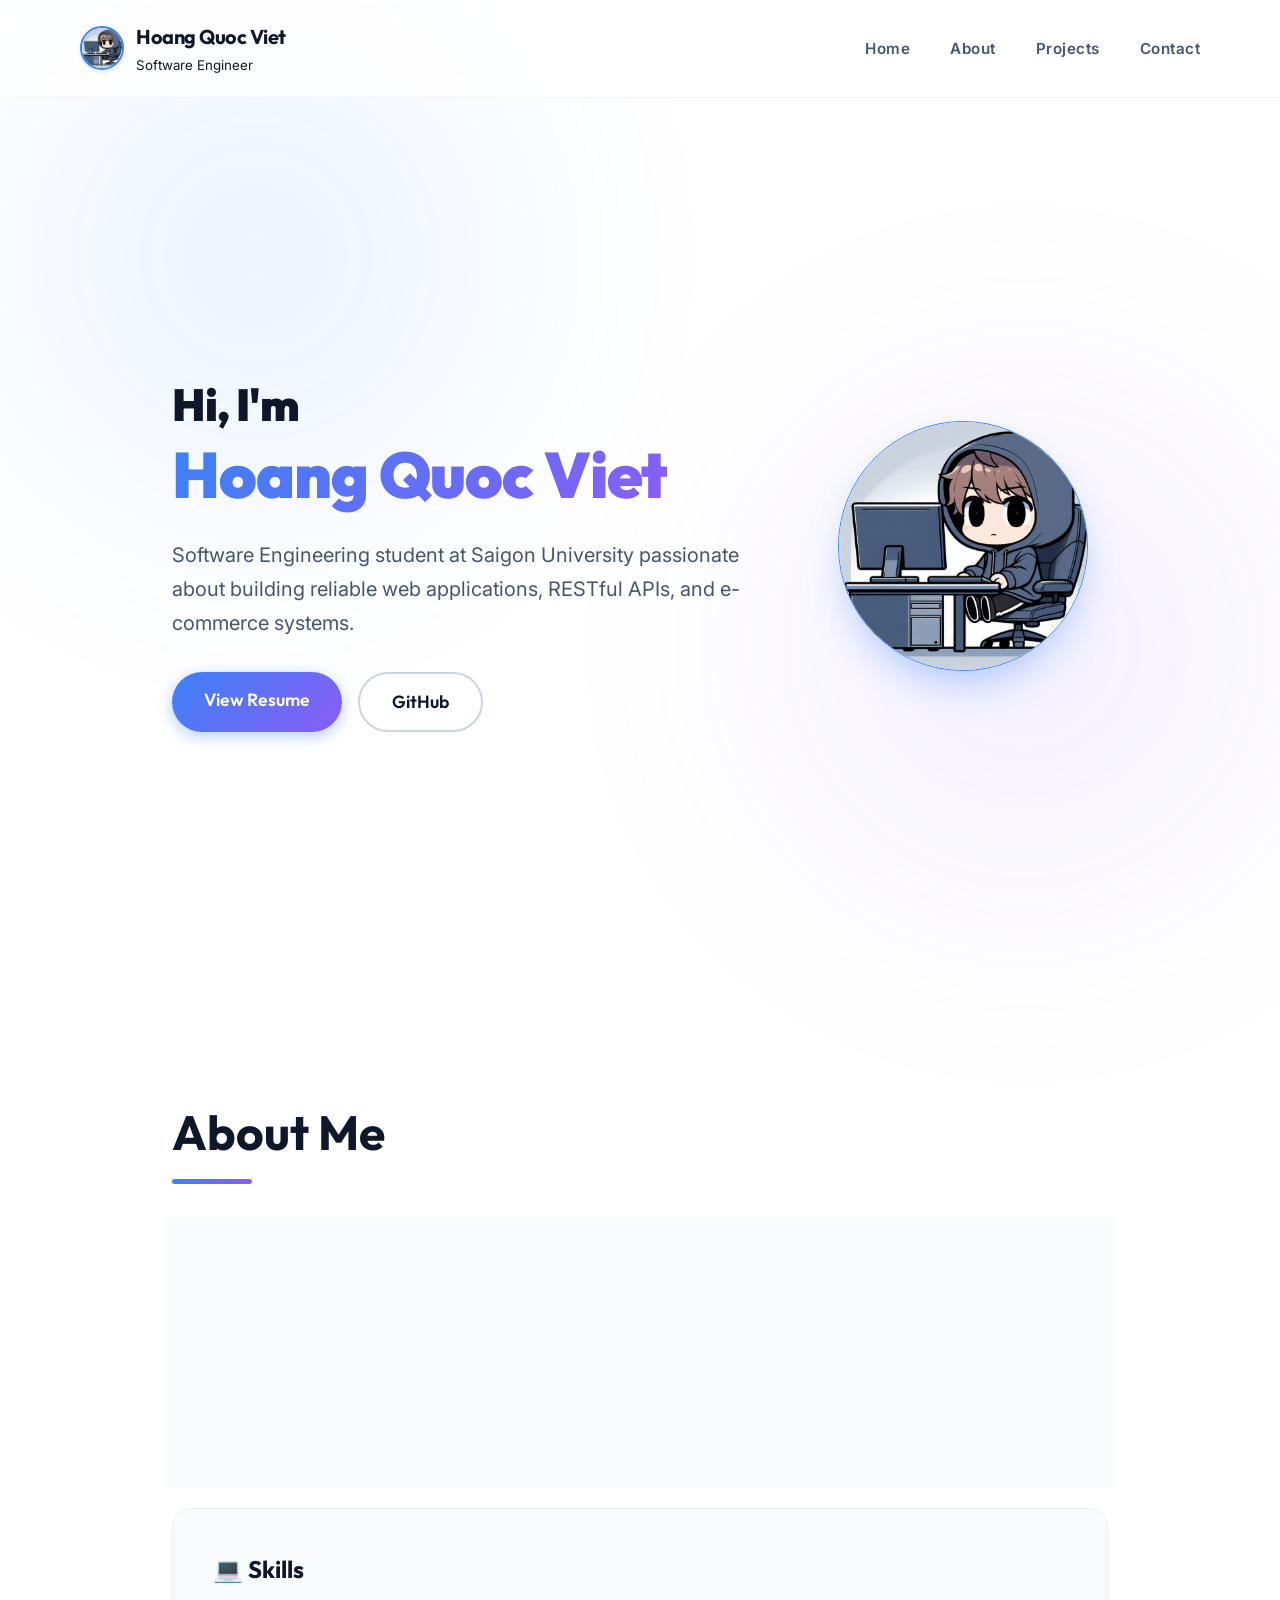
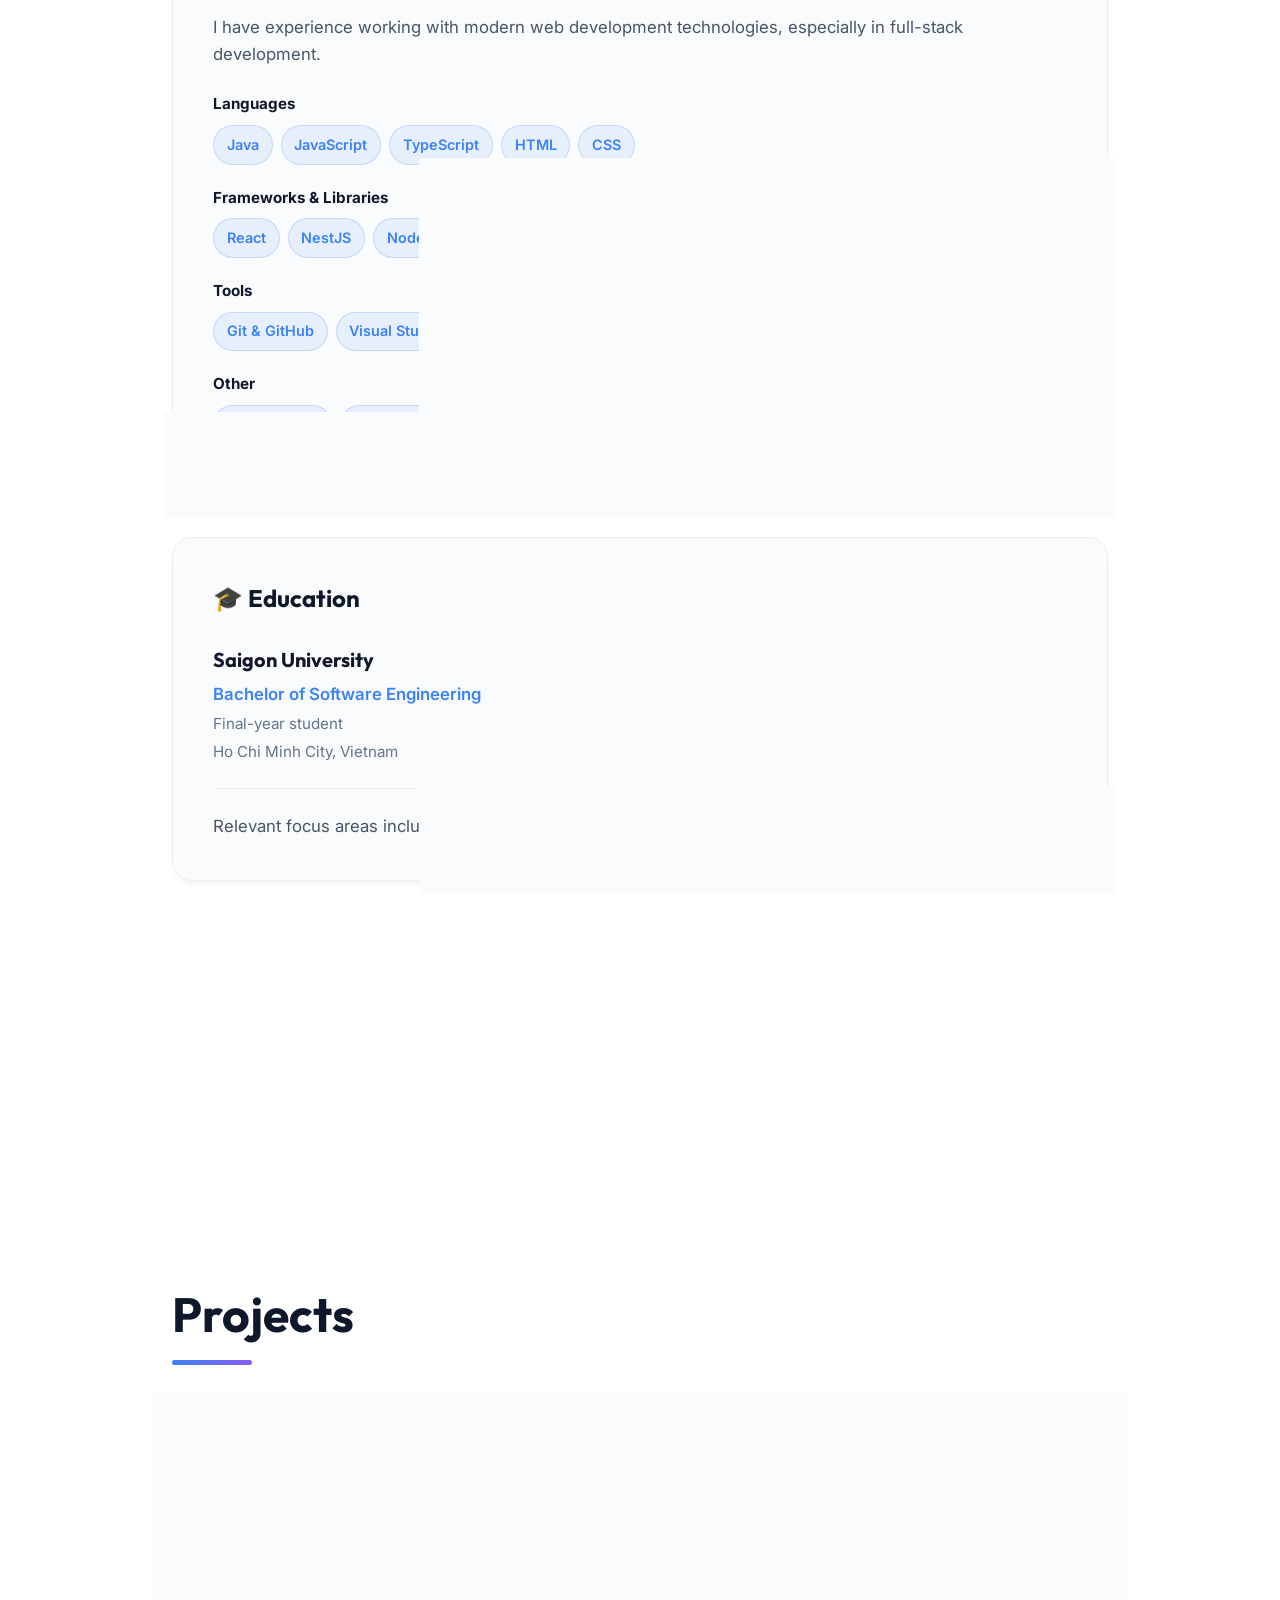
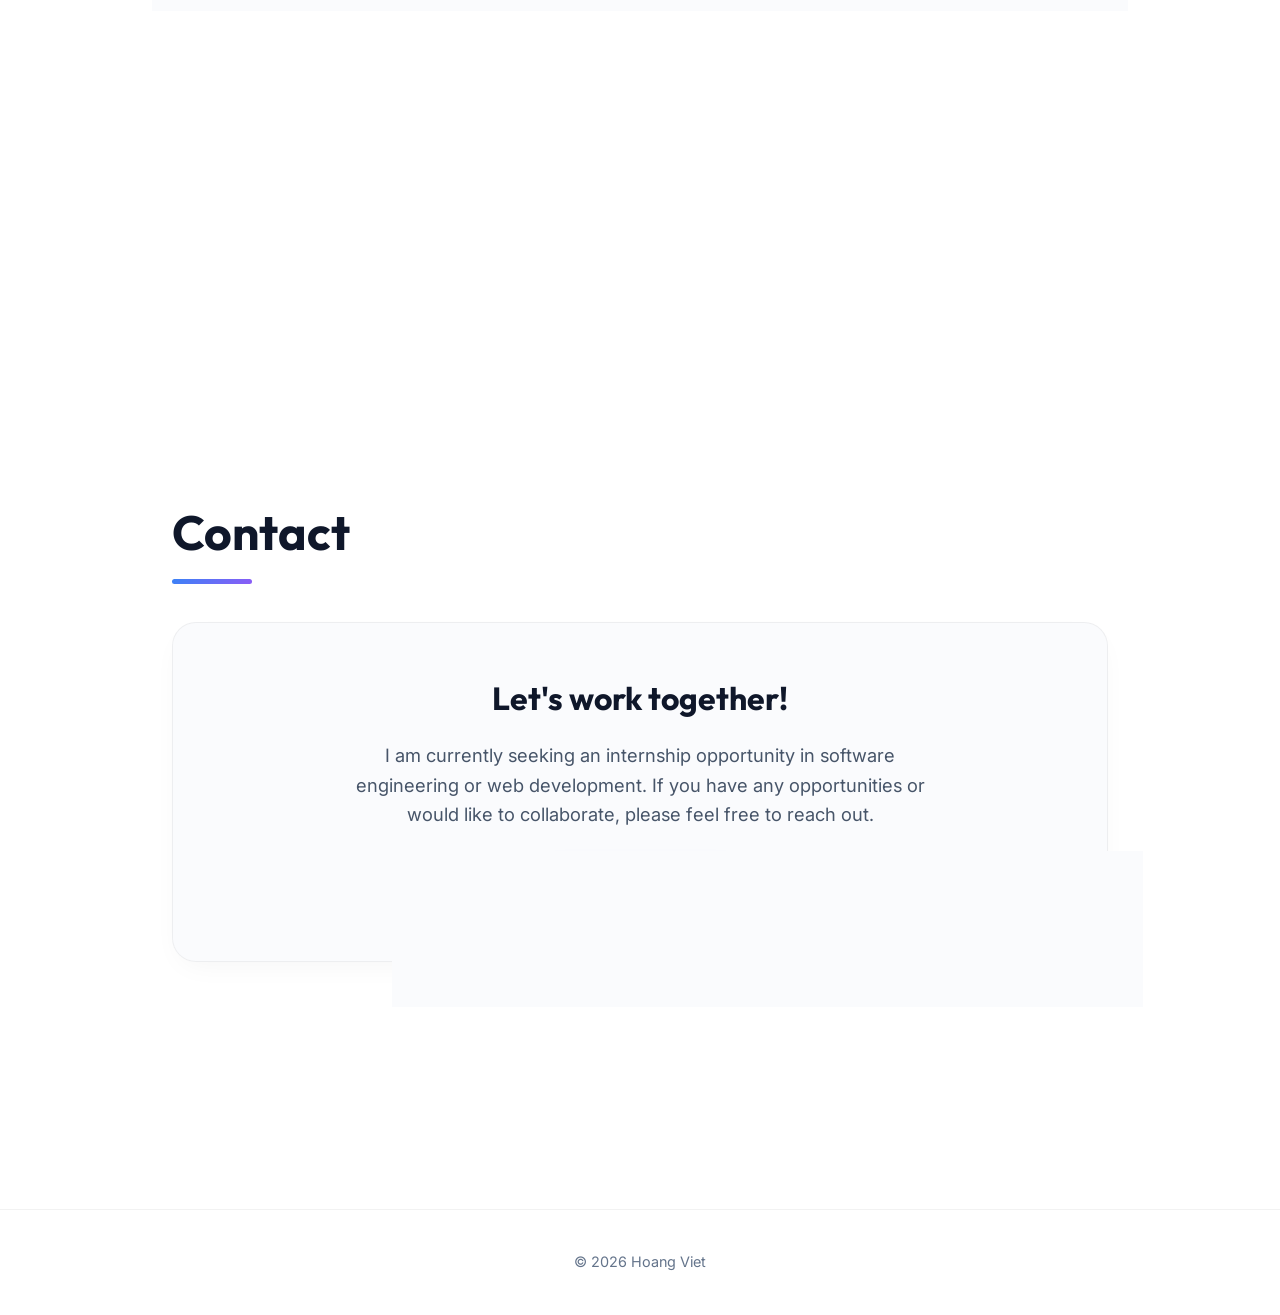
==== index.html @ 89b0ec9b "update" ====
<!doctype html>
<html lang="en">
  <head>
    <meta charset="UTF-8" />

    <meta name="viewport" content="width=device-width, initial-scale=1.0" />

    <title>Hoang Viet - Fullstack Developer Portfolio</title>

    <meta
      name="description"
      content="Portfolio of Hoang Viet - Fullstack Developer specializing in Java Spring Boot and React."
    />

    <meta
      name="keywords"
      content="portfolio, fullstack developer, spring boot, react developer"
    />

    <meta name="author" content="Hoang Viet" />

    <link rel="canonical" href="https://yourdomain.com" />
    <link rel="stylesheet" href="style.css" />
  </head>

  <body>
    <header>
      <nav>
        <div class="nav-brand">
          <img src="avatar.jpg" alt="avatar" class="nav-avatar" />
          <div class="nav-info">
            <span class="nav-name">Hoang Quoc Viet</span>
            <small> Software Engineer </small>
          </div>
        </div>
        <ul>
          <li><a href="#home">Home</a></li>
          <li><a href="#about">About</a></li>
          <li><a href="#projects">Projects</a></li>
          <li><a href="#contact">Contact</a></li>
        </ul>
      </nav>
    </header>

    <main>
      <section id="home">
        <div class="home-content">
          <h1>
            <span class="greeting">Hi, I'm</span><br />
            <span class="name-gradient">Hoang Quoc Viet</span>
          </h1>

          <p>
            Software Engineering student at Saigon University passionate about
            building reliable web applications, RESTful APIs, and e-commerce
            systems.
          </p>

          <div class="home-actions">
            <a href="#" class="btn btn-primary">View Resume</a>
            <a
              href="https://github.com/yourusername"
              target="_blank"
              rel="noopener noreferrer"
              class="btn btn-secondary"
              >GitHub</a
            >
          </div>
        </div>

        <div class="home-image">
          <img src="avatar.jpg" alt="Hoàng Quốc Việt avatar" />
        </div>
      </section>

      <section id="about">
        <h2>About Me</h2>

        <div class="about-grid">
          <div class="about-card bio">
            <h3>&#128100; Profile</h3>
            <p>
              I am a final-year Software Engineering student at Saigon
              University in Ho Chi Minh City. I am currently seeking an
              internship opportunity to gain practical experience and further
              develop my skills in web development. I am passionate about
              building reliable web applications, learning modern technologies,
              and solving real-world problems through software development.
            </p>
          </div>

          <div class="about-card skills">
            <h3>&#128187; Skills</h3>
            <p class="skills-intro">
              I have experience working with modern web development
              technologies, especially in full-stack development.
            </p>

            <div class="skills-category">
              <strong>Languages</strong>
              <div class="skill-tags">
                <span>Java</span>
                <span>JavaScript</span>
                <span>TypeScript</span>
                <span>HTML</span>
                <span>CSS</span>
              </div>
            </div>

            <div class="skills-category">
              <strong>Frameworks & Libraries</strong>
              <div class="skill-tags">
                <span>React</span>
                <span>NestJS</span>
                <span>Node.js</span>
              </div>
            </div>

            <div class="skills-category">
              <strong>Tools</strong>
              <div class="skill-tags">
                <span>Git & GitHub</span>
                <span>Visual Studio Code</span>
                <span>IntelliJ IDEA</span>
              </div>
            </div>

            <div class="skills-category">
              <strong>Other</strong>
              <div class="skill-tags">
                <span>RESTful APIs</span>
                <span>Database design</span>
                <span>Problem solving</span>
              </div>
            </div>
          </div>

          <div class="about-card education">
            <h3>&#127891; Education</h3>
            <div class="edu-item">
              <h4>Saigon University</h4>
              <p class="degree">Bachelor of Software Engineering</p>
              <p class="status">Final-year student</p>
              <p class="location">Ho Chi Minh City, Vietnam</p>
            </div>
            <p class="edu-desc">
              Relevant focus areas include web development, backend services,
              and software engineering principles.
            </p>
          </div>
        </div>
      </section>

      <section id="projects">
        <h2>Projects</h2>

        <article>
          <h3>E-commerce Website</h3>

          <p>
            A fullstack e-commerce platform built with Spring Boot and React.
          </p>
        </article>
      </section>

      <section id="contact">
        <h2>Contact</h2>

        <div class="contact-card">
          <div class="contact-info">
            <h3>Let's work together!</h3>
            <p>
              I am currently seeking an internship opportunity in software
              engineering or web development. If you have any opportunities or
              would like to collaborate, please feel free to reach out.
            </p>
          </div>
          <a
            href="https://mail.google.com/mail/?view=cm&fs=1&to=hoangviet15804@gmail.com"
            class="btn btn-primary contact-email-btn"
          >
            <svg
              xmlns="http://www.w3.org/2000/svg"
              width="24"
              height="24"
              viewBox="0 0 24 24"
              fill="none"
              stroke="currentColor"
              stroke-width="2"
              stroke-linecap="round"
              stroke-linejoin="round"
            >
              <path
                d="M4 4h16c1.1 0 2 .9 2 2v12c0 1.1-.9 2-2 2H4c-1.1 0-2-.9-2-2V6c0-1.1.9-2 2-2z"
              ></path>
              <polyline points="22,6 12,13 2,6"></polyline>
            </svg>
            Send Me an Email
          </a>
        </div>
      </section>
    </main>

    <footer>
      <p>© 2026 Hoang Viet</p>
    </footer>
  </body>
</html>
---- style.css ----
@import url("https://fonts.googleapis.com/css2?family=Inter:wght@300;400;600;700&family=Outfit:wght@400;700;900&display=swap");

:root {
  --bg-color: #ffffff;
  --text-color: #0f172a;
  --accent-color: #3b82f6;
  --secondary-accent: #8b5cf6;
  --surface-color: rgba(248, 250, 252, 0.7);
  --border-color: rgba(0, 0, 0, 0.05);
  --gradient: linear-gradient(
    135deg,
    var(--accent-color),
    var(--secondary-accent)
  );
}

* {
  margin: 0;
  padding: 0;
  box-sizing: border-box;
}

html {
  scroll-behavior: smooth;
  scroll-padding-top: 5.5rem; /* Offset for fixed header */
}

body {
  font-family: "Inter", sans-serif;
  background-color: var(--bg-color);
  color: var(--text-color);
  line-height: 1.7;
  overflow-x: hidden;
  position: relative;
}

/* Background animated gradients */
body::before,
body::after {
  content: "";
  position: fixed;
  width: 60vw;
  height: 60vw;
  border-radius: 50%;
  z-index: -1;
  filter: blur(100px);
  opacity: 0.4;
  animation: float 20s infinite alternate linear;
}

body::before {
  top: -10vw;
  left: -10vw;
  background: radial-gradient(
    circle,
    rgba(59, 130, 246, 0.3) 0%,
    rgba(255, 255, 255, 0) 70%
  );
}

body::after {
  bottom: -10vw;
  right: -10vw;
  background: radial-gradient(
    circle,
    rgba(139, 92, 246, 0.3) 0%,
    rgba(255, 255, 255, 0) 70%
  );
  animation-duration: 25s;
  animation-direction: alternate-reverse;
}

h1,
h2,
h3,
h4 {
  font-family:
    "Outfit",
    Times New Roman;
  font-weight: 700;
}

/* Header & Nav */
header {
  position: fixed;
  top: 0;
  width: 100%;
  padding: 1.25rem 2rem;
  background: rgba(255, 255, 255, 0.8);
  backdrop-filter: blur(16px);
  -webkit-backdrop-filter: blur(16px);
  border-bottom: 1px solid var(--border-color);
  z-index: 1000;
  transition: all 0.3s ease;
}

nav {
  display: flex;
  justify-content: space-between;
  align-items: center;
  width: 100%;
  padding: 0 3rem;
}

.nav-brand {
  display: flex;
  align-items: center;
  gap: 0.75rem;
}

.nav-avatar {
  width: 44px;
  height: 44px;
  border-radius: 50%;
  object-fit: cover;
  border: 2px solid var(--accent-color);
  box-shadow: 0 2px 4px rgba(0, 0, 0, 0.1);
  transition: transform 0.3s ease;
}

.nav-brand:hover .nav-avatar {
  transform: scale(1.05);
}

.nav-name {
  font-family: "Outfit", sans-serif;
  font-weight: 700;
  font-size: 1.25rem;
  color: var(--text-color);
  letter-spacing: -0.5px;
}

.nav-info {
  display: flex;
  flex-direction: column;
}

nav ul {
  display: flex;
  justify-content: flex-end;
  gap: 2.5rem;
  list-style: none;
}

nav a {
  text-decoration: none;
  color: #475569;
  font-weight: 600;
  font-size: 0.95rem;
  position: relative;
  transition: color 0.3s ease;
  letter-spacing: 0.5px;
}

nav a::after {
  content: "";
  position: absolute;
  width: 0;
  height: 2px;
  bottom: -6px;
  left: 50%;
  transform: translateX(-50%);
  background: var(--gradient);
  transition: width 0.3s ease;
  border-radius: 2px;
}

nav a:hover {
  color: var(--text-color);
}

nav a:hover::after {
  width: 100%;
}

/* Main Content */
main {
  padding-top: 6rem;
  display: flex;
  flex-direction: column;
  align-items: center;
}

section {
  width: 100%;
  max-width: 1000px;
  min-height: 100vh;
  padding: 6rem 2rem;
  display: flex;
  flex-direction: column;
  justify-content: center;
  align-items: flex-start;
  opacity: 0;
  transform: translateY(30px);
  animation: fadeUp 1s forwards cubic-bezier(0.16, 1, 0.3, 1);
}

section:nth-child(1) {
  animation-delay: 0.1s;
}
section:nth-child(2) {
  animation-delay: 0.3s;
}
section:nth-child(3) {
  animation-delay: 0.5s;
}
section:nth-child(4) {
  animation-delay: 0.7s;
}

/* Home Section */
#home {
  flex-direction: row;
  align-items: center;
  justify-content: space-between;
  text-align: left;
  gap: 4rem;
}

.home-content {
  flex: 2;
}

.home-image {
  flex: 1;
  display: flex;
  justify-content: center;
}

.home-image img {
  width: 70%;
  min-width: 250px;
  aspect-ratio: 1 / 1;
  object-fit: cover;
  border-radius: 50%;
  box-shadow: 0 20px 40px -10px rgba(59, 130, 246, 0.4);
  border: 1px solid var(--accent-color);
}

#home h1 {
  font-size: 4rem;
  font-weight: 900;
  margin-bottom: 1.5rem;
  line-height: 1.2;
  letter-spacing: -1px;
}

.greeting {
  color: #0f172a;
  font-size: 2.8rem;
}

.name-gradient {
  background: var(--gradient);
  -webkit-background-clip: text;
  background-clip: text;
  -webkit-text-fill-color: transparent;
  display: inline-block;
}

#home p {
  font-size: 1.25rem;
  color: #475569;
  max-width: 600px;
  margin: 0;
}

.home-actions {
  display: flex;
  gap: 1rem;
  margin-top: 2rem;
}

.btn {
  display: inline-block;
  padding: 0.8rem 2rem;
  font-family: "Outfit", sans-serif;
  font-weight: 600;
  font-size: 1.1rem;
  border-radius: 50px;
  text-decoration: none;
  transition: all 0.3s ease;
  cursor: pointer;
}

.btn-primary {
  background: var(--gradient);
  color: #ffffff;
  border: none;
  box-shadow: 0 4px 15px rgba(59, 130, 246, 0.4);
}

.btn-primary:hover {
  transform: translateY(-3px);
  box-shadow: 0 8px 25px rgba(59, 130, 246, 0.5);
}

.btn-secondary {
  background: transparent;
  color: #0f172a;
  border: 2px solid #cbd5e1;
}

.btn-secondary:hover {
  border-color: var(--accent-color);
  color: var(--accent-color);
  transform: translateY(-3px);
}

/* Section Headings */
section h2 {
  font-size: 3rem;
  margin-bottom: 3rem;
  position: relative;
  color: var(--text-color);
}

section h2::after {
  content: "";
  position: absolute;
  bottom: -10px;
  left: 0;
  width: 80px;
  height: 5px;
  background: var(--gradient);
  border-radius: 10px;
}

/* About Section Container */
.about-grid {
  display: flex;
  flex-direction: column;
  gap: 2rem;
  width: 100%;
}

.about-card {
  background: var(--surface-color);
  backdrop-filter: blur(12px);
  border: 1px solid var(--border-color);
  padding: 2.5rem;
  border-radius: 20px;
  box-shadow: 0 4px 6px -1px rgba(0, 0, 0, 0.05);
  transition:
    transform 0.3s ease,
    border-color 0.3s ease;
}

.about-card:hover {
  transform: translateY(-5px);
  border-color: rgba(139, 92, 246, 0.4);
}

.about-card h3 {
  font-size: 1.5rem;
  color: var(--text-color);
  margin-bottom: 1.5rem;
  display: flex;
  align-items: center;
  gap: 0.5rem;
}

.about-card p {
  font-size: 1.05rem;
  color: #475569;
  line-height: 1.6;
}

/* Skills Specific */
.skills-intro {
  margin-bottom: 1.5rem;
}

.skills-category {
  margin-bottom: 1.25rem;
}

.skills-category strong {
  display: block;
  font-size: 0.95rem;
  color: var(--text-color);
  margin-bottom: 0.5rem;
}

.skill-tags {
  display: flex;
  flex-wrap: wrap;
  gap: 0.5rem;
}

.skill-tags span {
  background: rgba(59, 130, 246, 0.1);
  color: var(--accent-color);
  padding: 0.4rem 0.8rem;
  border-radius: 50px;
  font-size: 0.9rem;
  font-weight: 600;
  border: 1px solid rgba(59, 130, 246, 0.2);
}

/* Education Specific */
.edu-item h4 {
  font-size: 1.25rem;
  color: var(--text-color);
  margin-bottom: 0.25rem;
}

.edu-item .degree {
  font-weight: 600;
  color: var(--accent-color);
  margin-bottom: 0.25rem;
}

.edu-item .status,
.edu-item .location {
  font-size: 0.95rem;
  color: #64748b;
  margin-bottom: 0.25rem;
}

.edu-desc {
  margin-top: 1.5rem;
  padding-top: 1.5rem;
  border-top: 1px solid var(--border-color);
}

/* Contact Section */
.contact-card {
  background: var(--surface-color);
  backdrop-filter: blur(12px);
  border: 1px solid var(--border-color);
  padding: 3rem;
  border-radius: 24px;
  width: 100%;
  display: flex;
  flex-direction: column;
  align-items: center;
  text-align: center;
  gap: 2rem;
  box-shadow: 0 10px 30px -10px rgba(0, 0, 0, 0.05);
  transition: transform 0.3s ease, box-shadow 0.3s ease;
}

.contact-card:hover {
  transform: translateY(-5px);
  box-shadow: 0 20px 40px -15px rgba(59, 130, 246, 0.15);
  border-color: rgba(139, 92, 246, 0.3);
}

.contact-info h3 {
  font-size: 2rem;
  color: var(--text-color);
  margin-bottom: 1rem;
}

.contact-info p {
  font-size: 1.15rem;
  color: #475569;
  max-width: 600px;
  margin: 0 auto;
  line-height: 1.6;
}

.contact-email-btn {
  display: inline-flex;
  align-items: center;
  gap: 0.75rem;
  padding: 0.75rem 1.5rem;
  font-size: 1rem;
  font-weight: 600;
  border-radius: 50px;
}

.contact-email-btn svg {
  width: 20px;
  height: 20px;
}
/* Projects Cards */
article {
  background: var(--surface-color);
  backdrop-filter: blur(12px);
  border: 1px solid var(--border-color);
  padding: 2.5rem;
  border-radius: 24px;
  transition: all 0.4s cubic-bezier(0.16, 1, 0.3, 1);
  width: 100%;
  position: relative;
  overflow: hidden;
  box-shadow:
    0 10px 15px -3px rgba(0, 0, 0, 0.1),
    0 4px 6px -2px rgba(0, 0, 0, 0.05);
}

article::before {
  content: "";
  position: absolute;
  top: 0;
  left: 0;
  width: 100%;
  height: 4px;
  background: var(--gradient);
  transform: scaleX(0);
  transform-origin: left;
  transition: transform 0.4s ease;
}

article:hover {
  transform: translateY(-8px);
  box-shadow:
    0 20px 25px -5px rgba(0, 0, 0, 0.2),
    0 10px 10px -5px rgba(0, 0, 0, 0.1);
  border-color: rgba(59, 130, 246, 0.5);
}

article:hover::before {
  transform: scaleX(1);
}

article h3 {
  font-size: 1.8rem;
  color: var(--text-color);
  margin-bottom: 1rem;
}

article p {
  color: #475569;
  font-size: 1.1rem;
}

/* Footer */
footer {
  text-align: center;
  padding: 2.5rem;
  margin-top: 2rem;
  border-top: 1px solid var(--border-color);
  color: #64748b;
  font-size: 0.9rem;
}

/* Keyframes */
@keyframes fadeUp {
  from {
    opacity: 0;
    transform: translateY(40px);
  }
  to {
    opacity: 1;
    transform: translateY(0);
  }
}

@keyframes float {
  0% {
    transform: translate(0, 0);
  }
  50% {
    transform: translate(5%, 5%);
  }
  100% {
    transform: translate(-5%, -5%);
  }
}

/* Responsive */
@media (max-width: 768px) {
  #home {
    flex-direction: column-reverse;
    text-align: center;
    gap: 3rem;
  }

  .home-image img {
    max-width: 300px;
  }

  #home h1 {
    font-size: 3rem;
  }

  nav ul {
    gap: 1.5rem;
  }

  section {
    padding: 4rem 1.5rem;
    min-height: auto;
  }

  .contact-card {
    padding: 2rem;
  }
  .contact-info h3 {
    font-size: 1.5rem;
  }
}
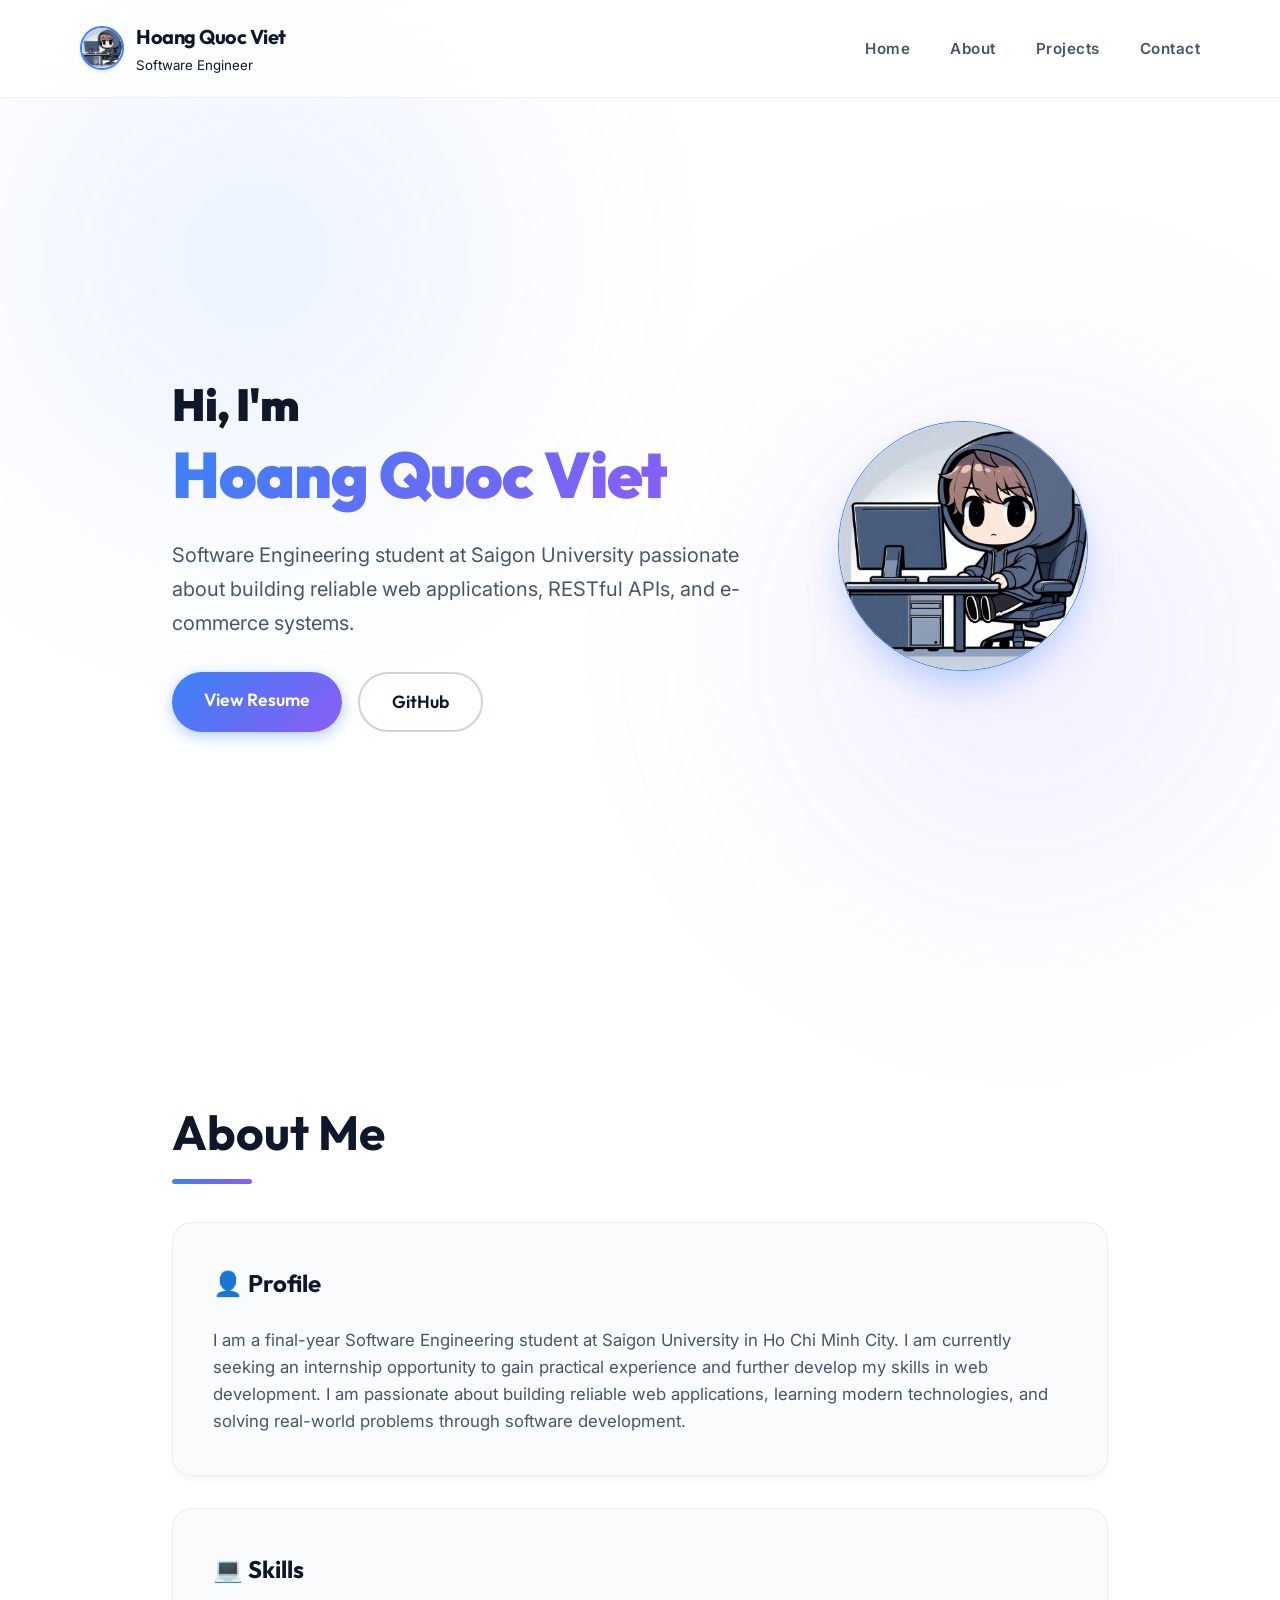
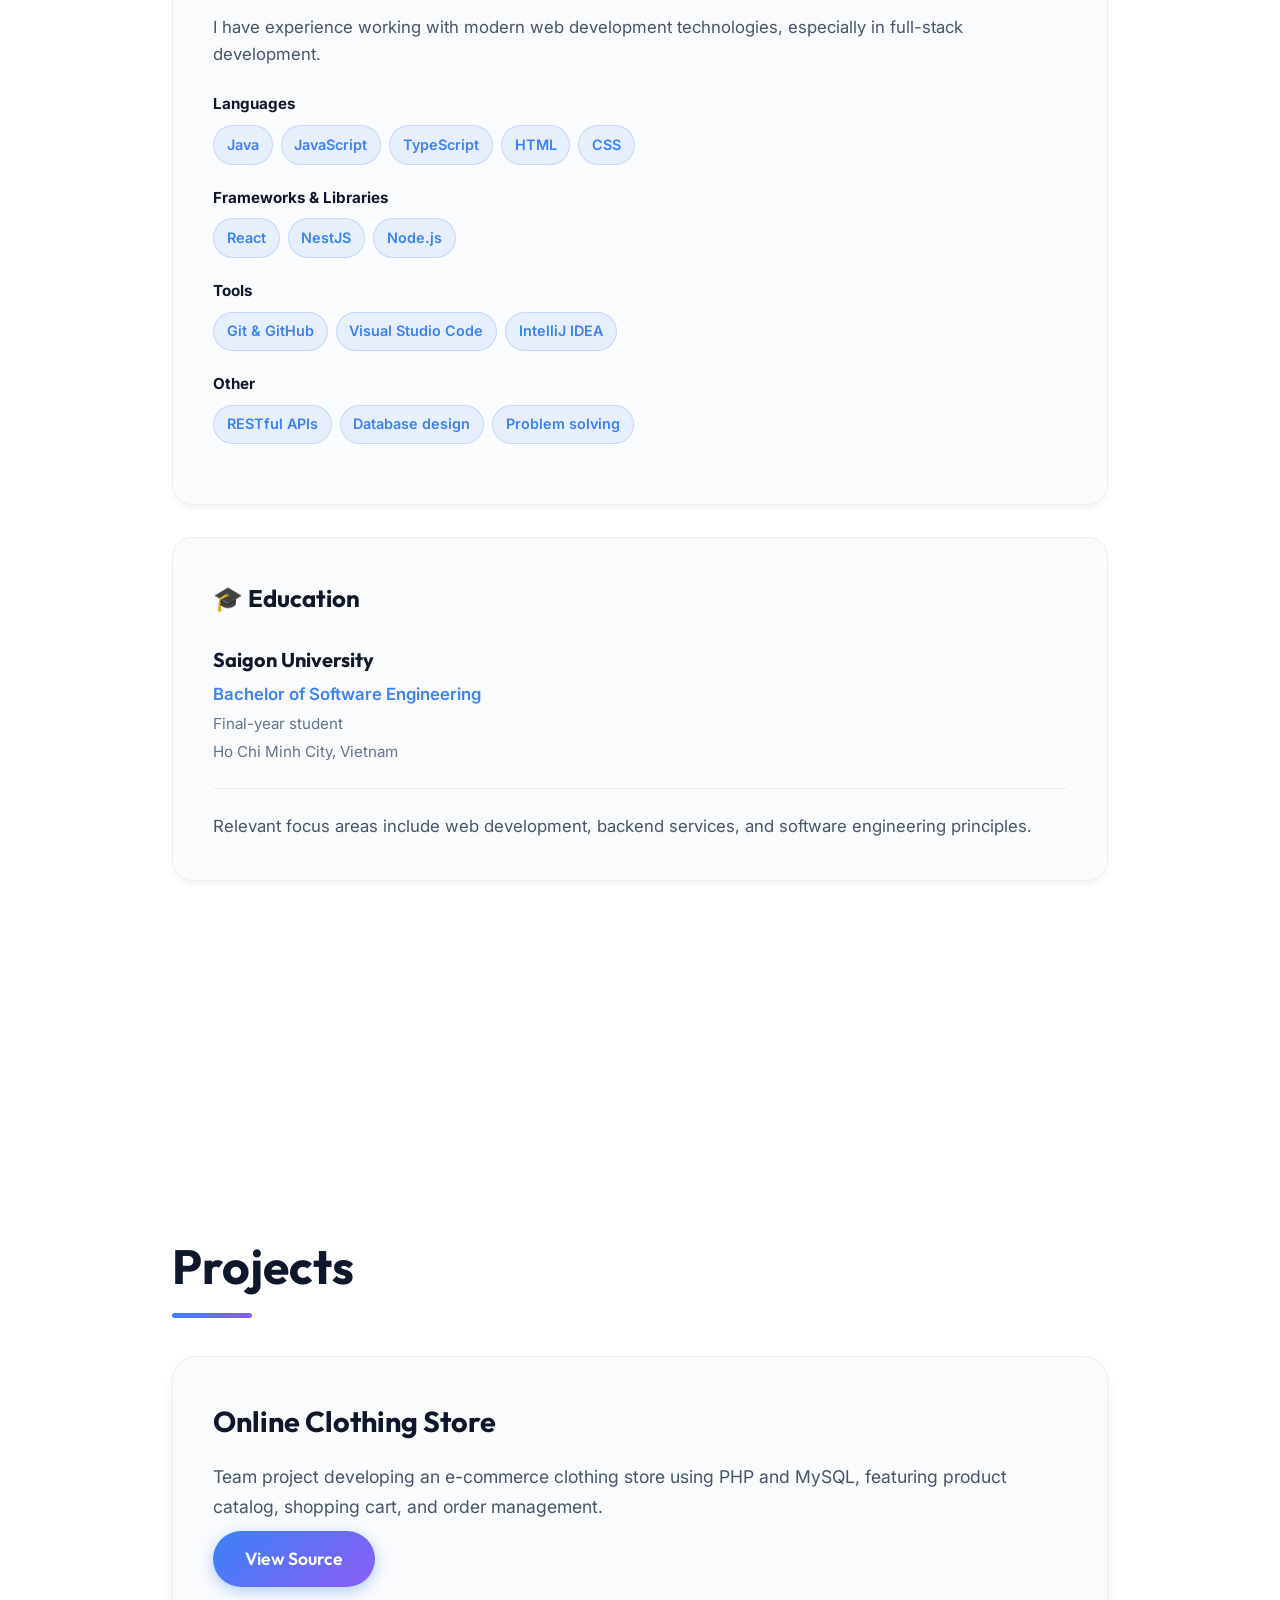
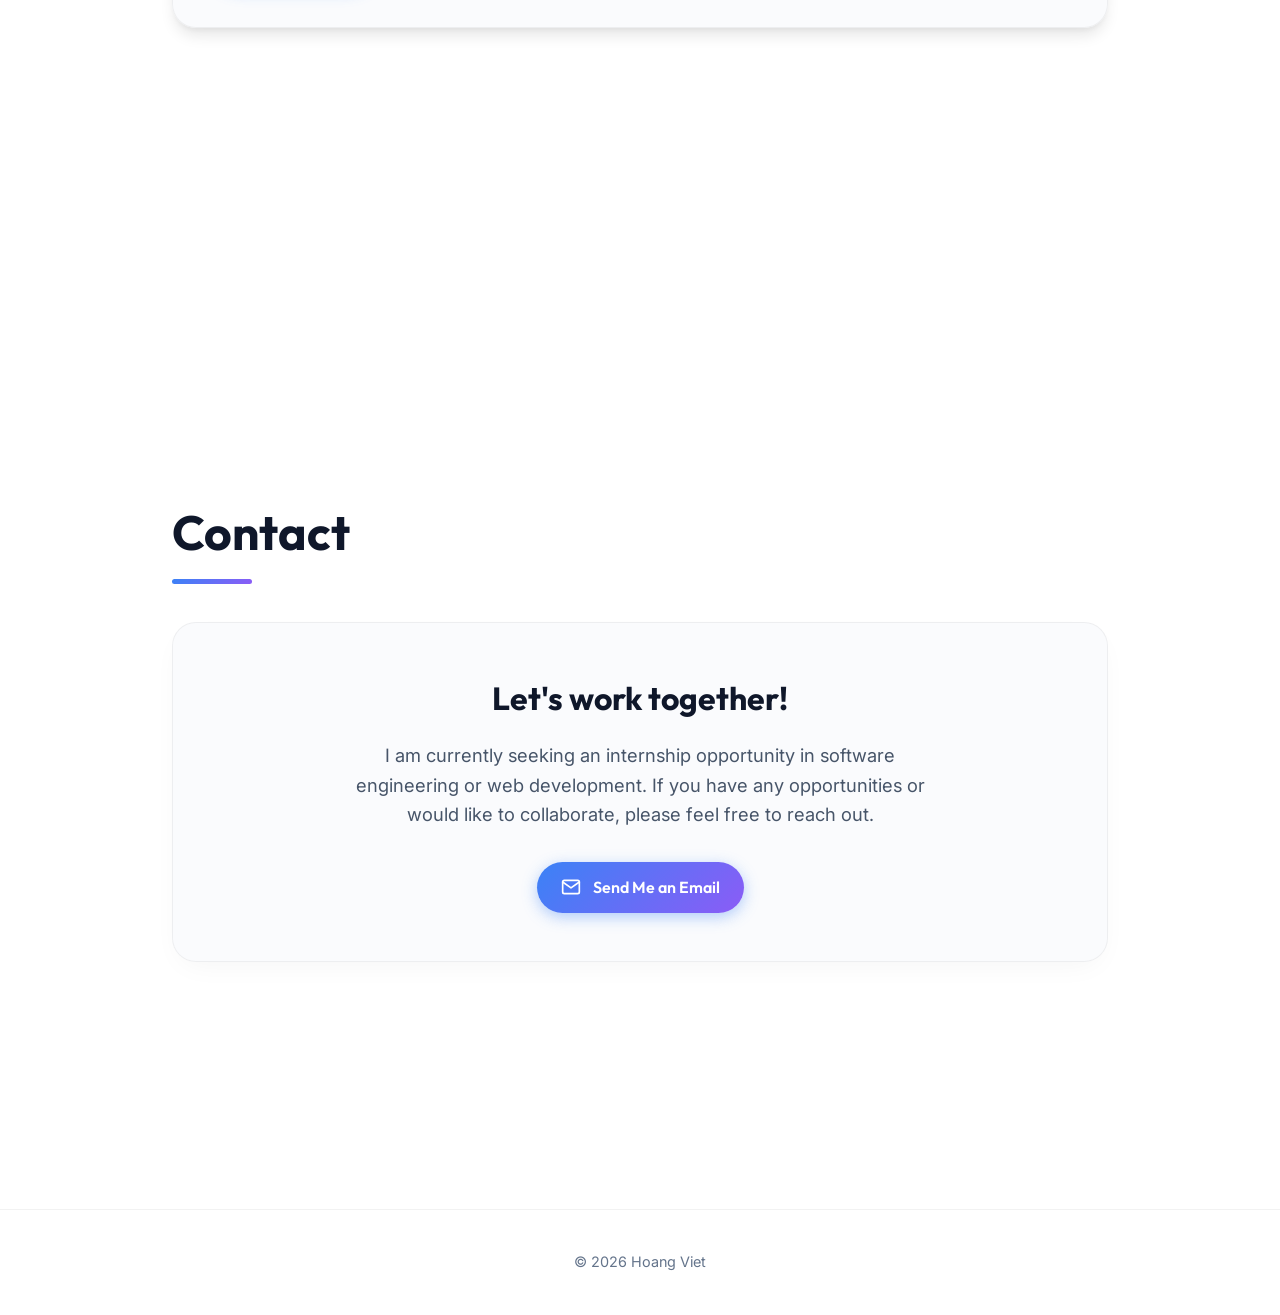
==== commit 98c134a2: "update" ====
--- a/index.html
+++ b/index.html
@@ -59,7 +59,7 @@
           <div class="home-actions">
             <a href="#" class="btn btn-primary">View Resume</a>
             <a
-              href="https://github.com/yourusername"
+              href="https://github.com/HoangViet158"
               target="_blank"
               rel="noopener noreferrer"
               class="btn btn-secondary"
@@ -153,13 +153,20 @@
 
       <section id="projects">
         <h2>Projects</h2>
-
         <article>
-          <h3>E-commerce Website</h3>
-
+          <h3>Online Clothing Store</h3>
           <p>
-            A fullstack e-commerce platform built with Spring Boot and React.
+            Team project developing an e-commerce clothing store using PHP and
+            MySQL, featuring product catalog, shopping cart, and order
+            management.
           </p>
+          <a
+            href="https://github.com/HoangViet158/Shopquanao"
+            class="btn btn-primary"
+            style="margin-top: 10px"
+          >
+            View Source
+          </a>
         </article>
       </section>
 
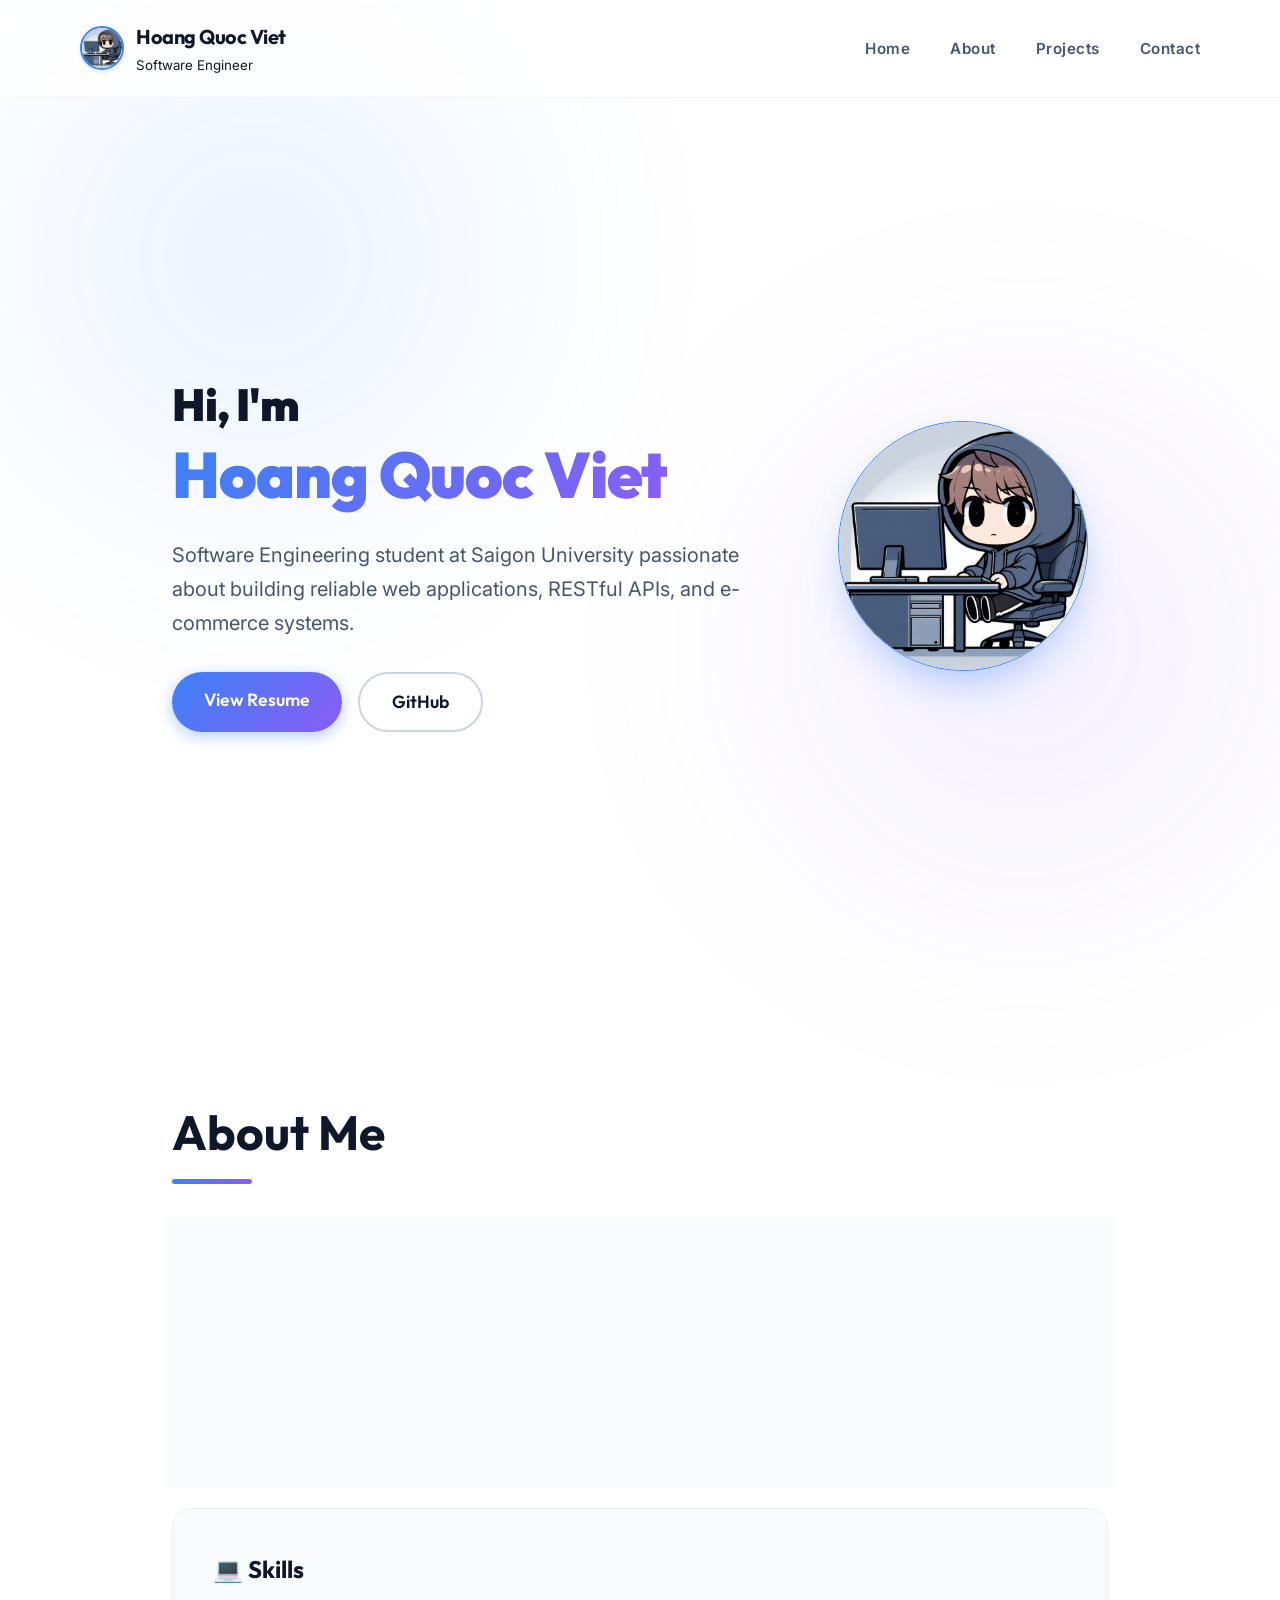
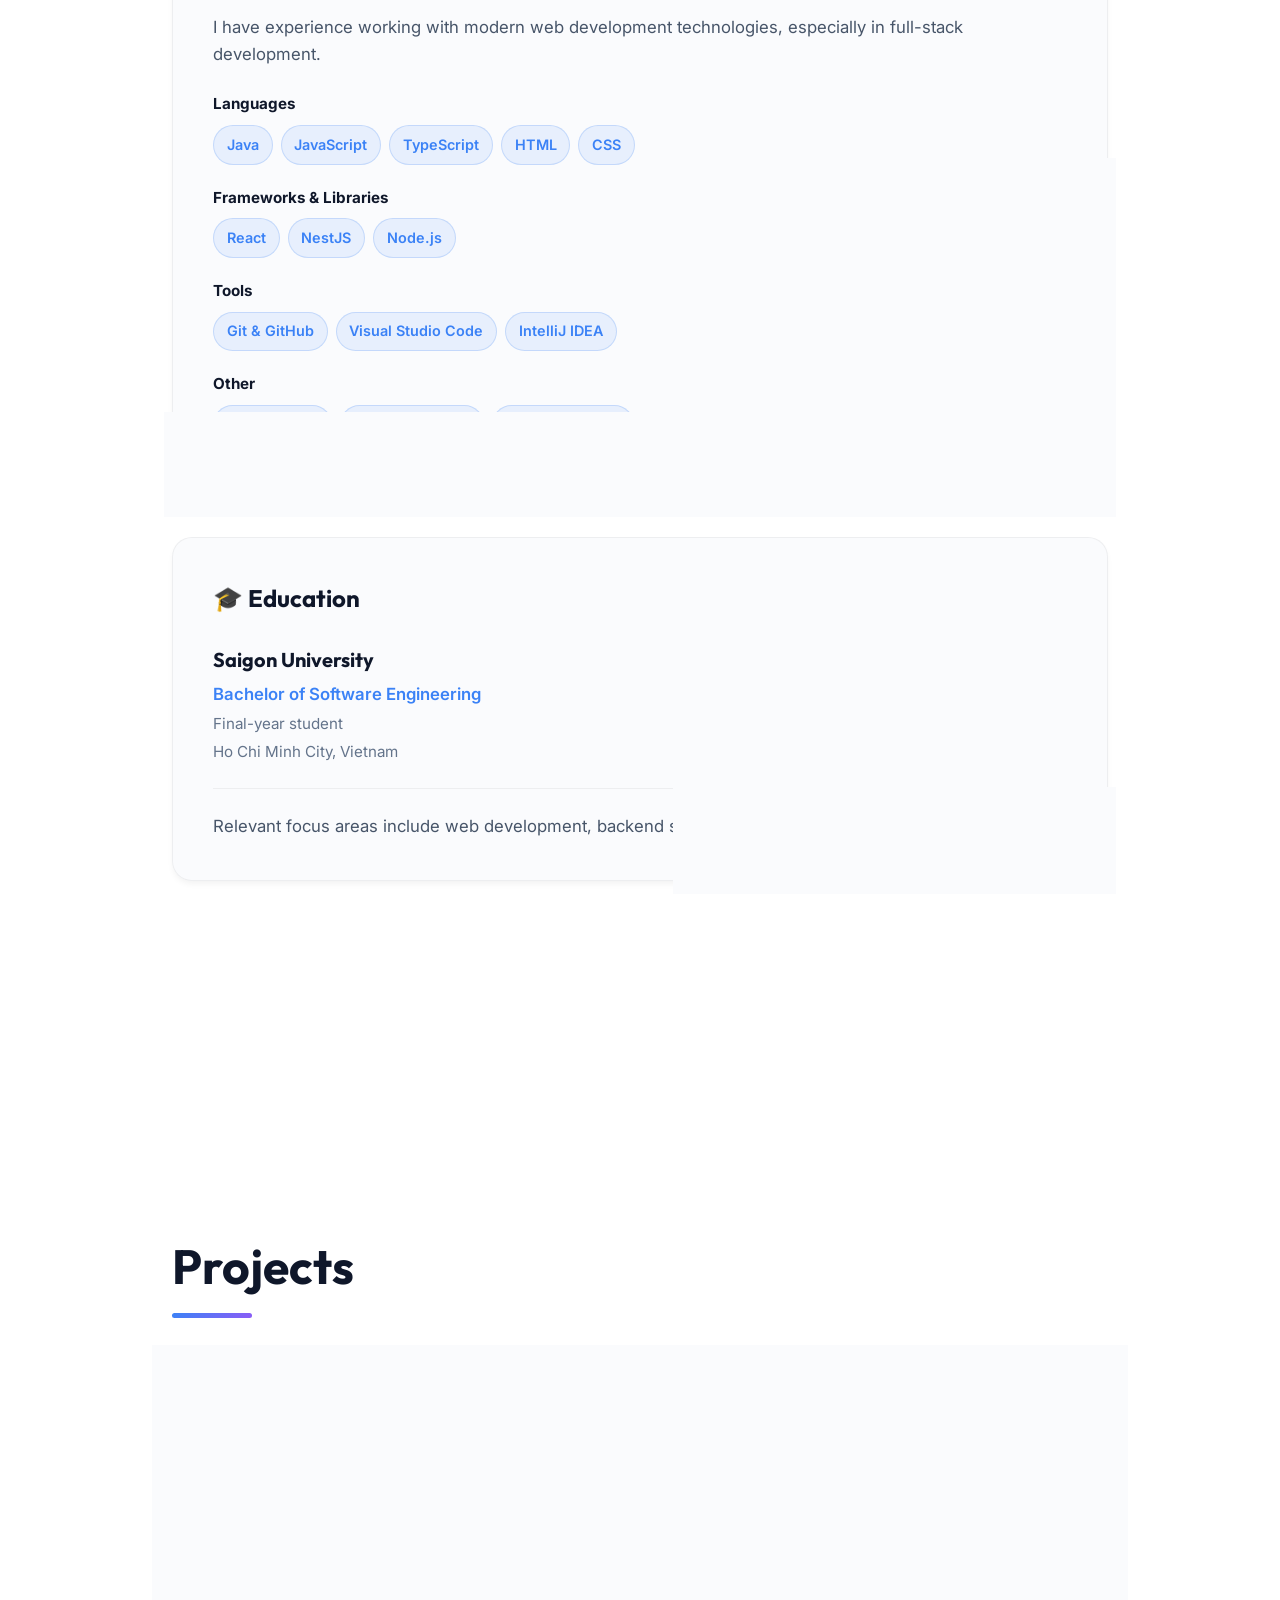
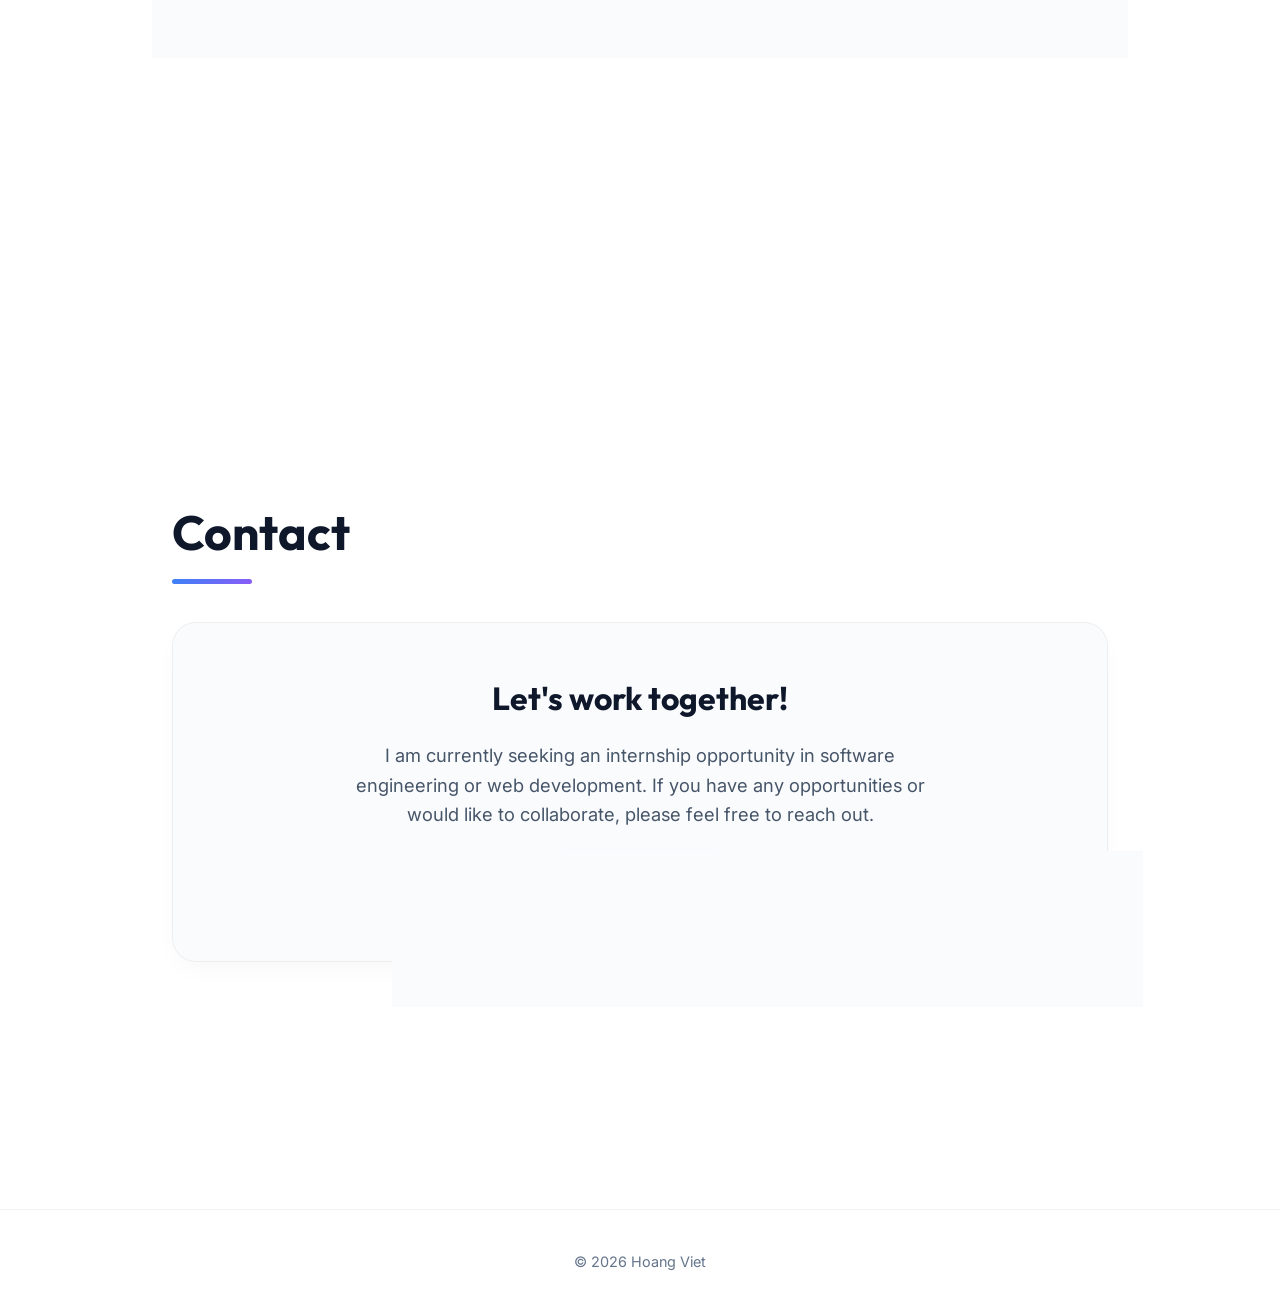
==== commit 4993639e: "update" ====
--- a/index.html
+++ b/index.html
@@ -57,7 +57,7 @@
           </p>
 
           <div class="home-actions">
-            <a href="#" class="btn btn-primary">View Resume</a>
+            <a href="CV.pdf" class="btn btn-primary">View Resume</a>
             <a
               href="https://github.com/HoangViet158"
               target="_blank"
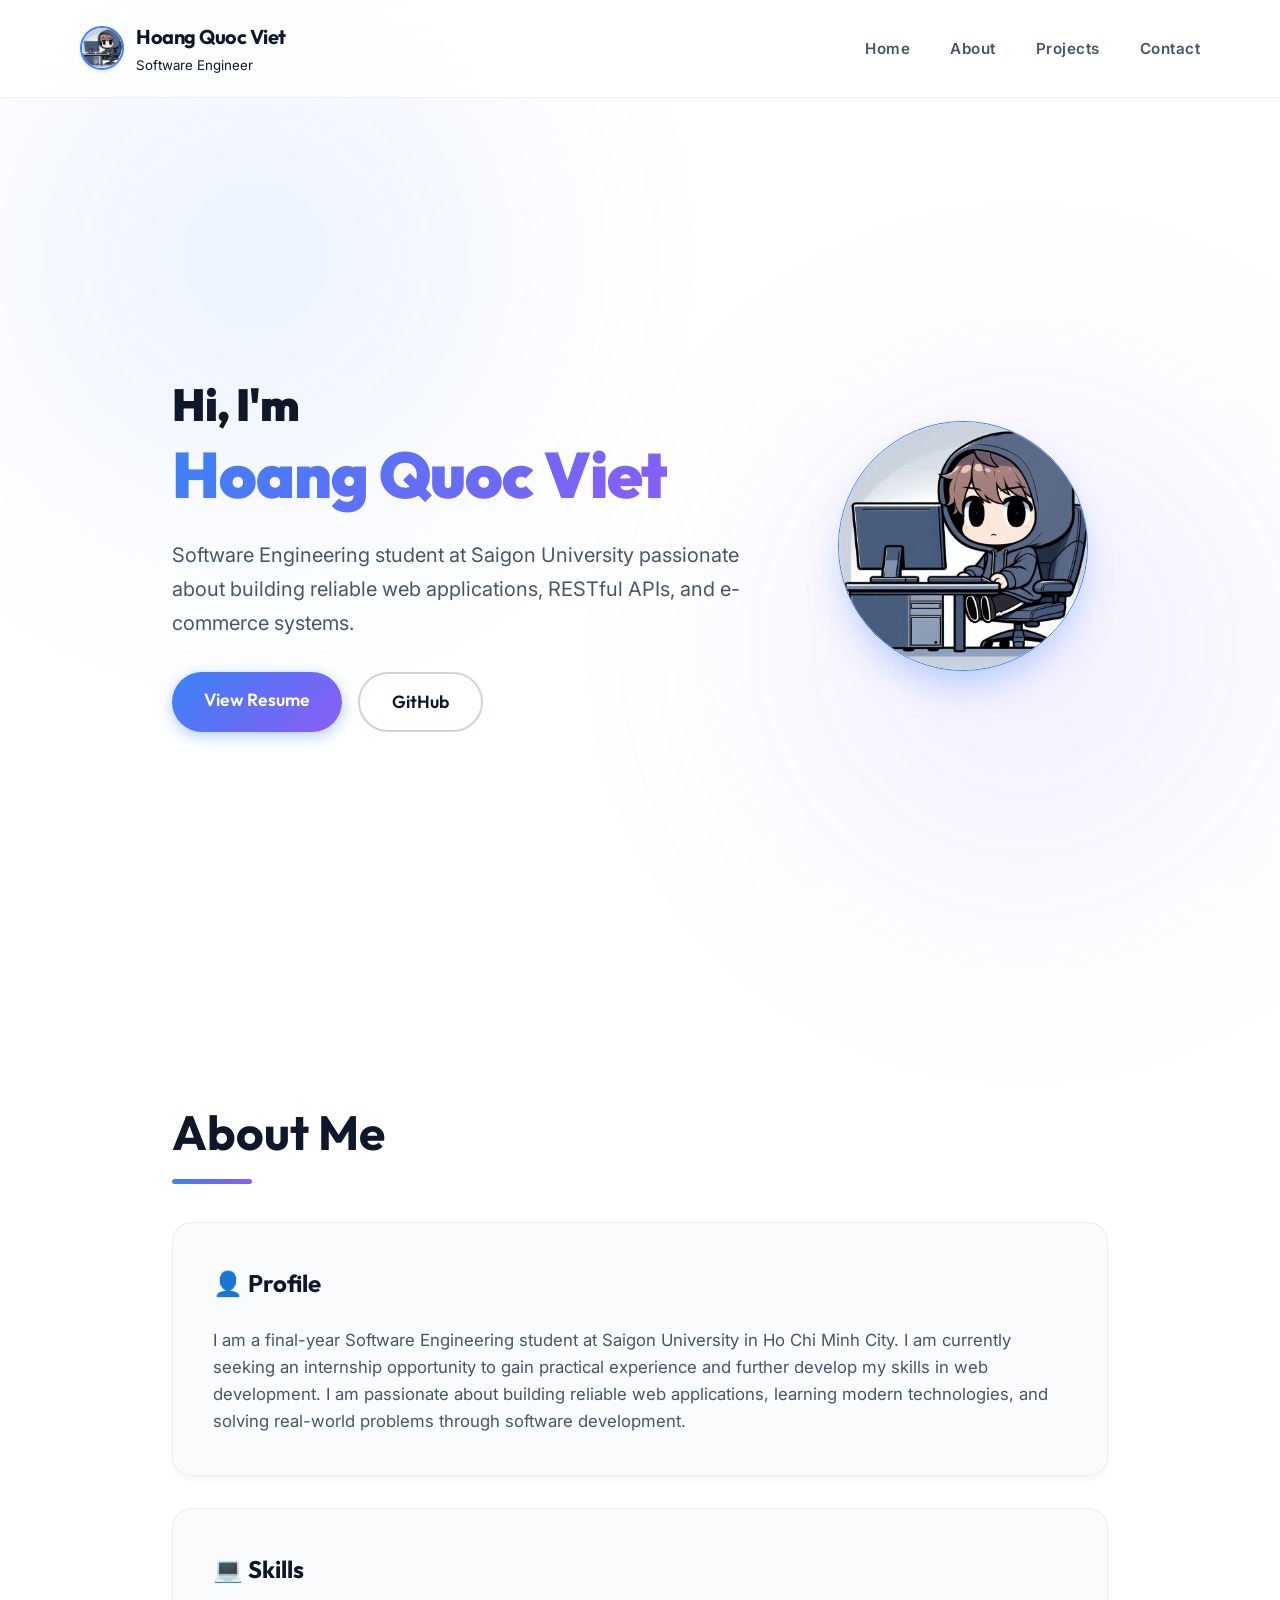
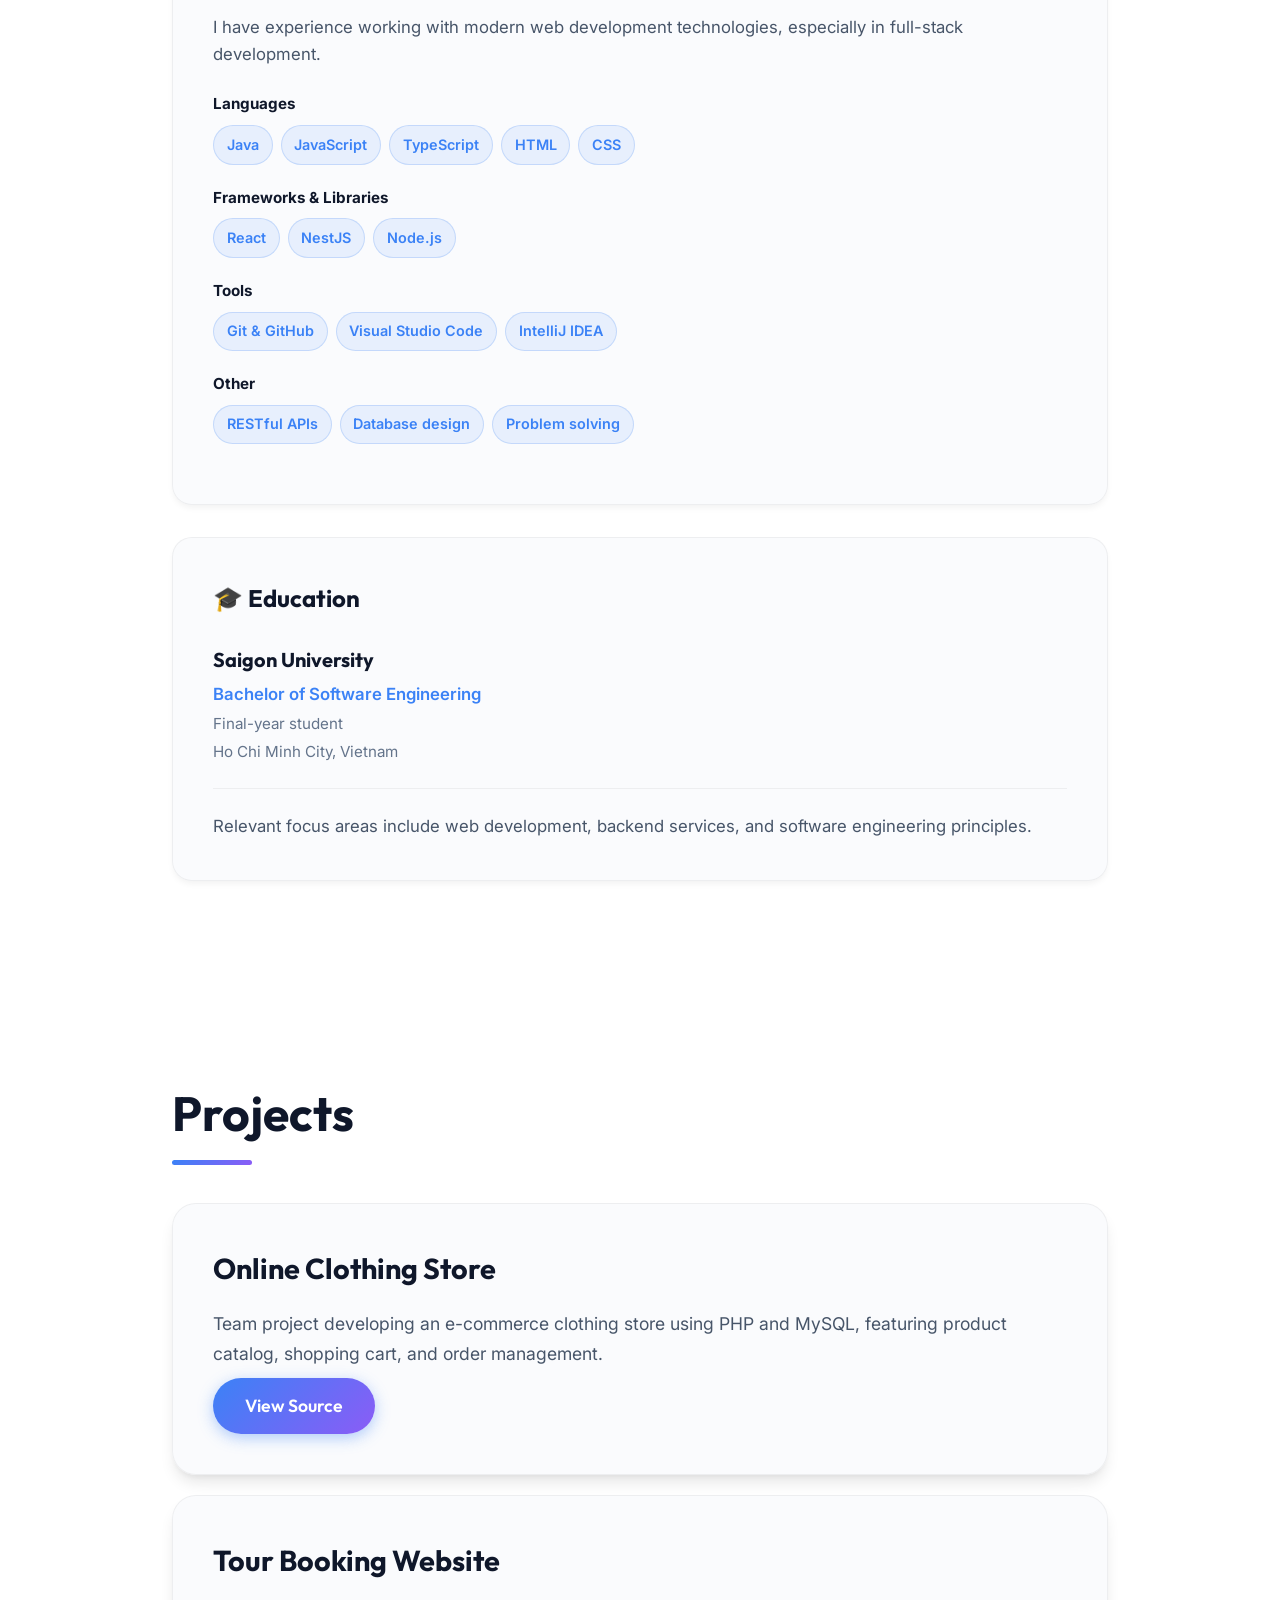
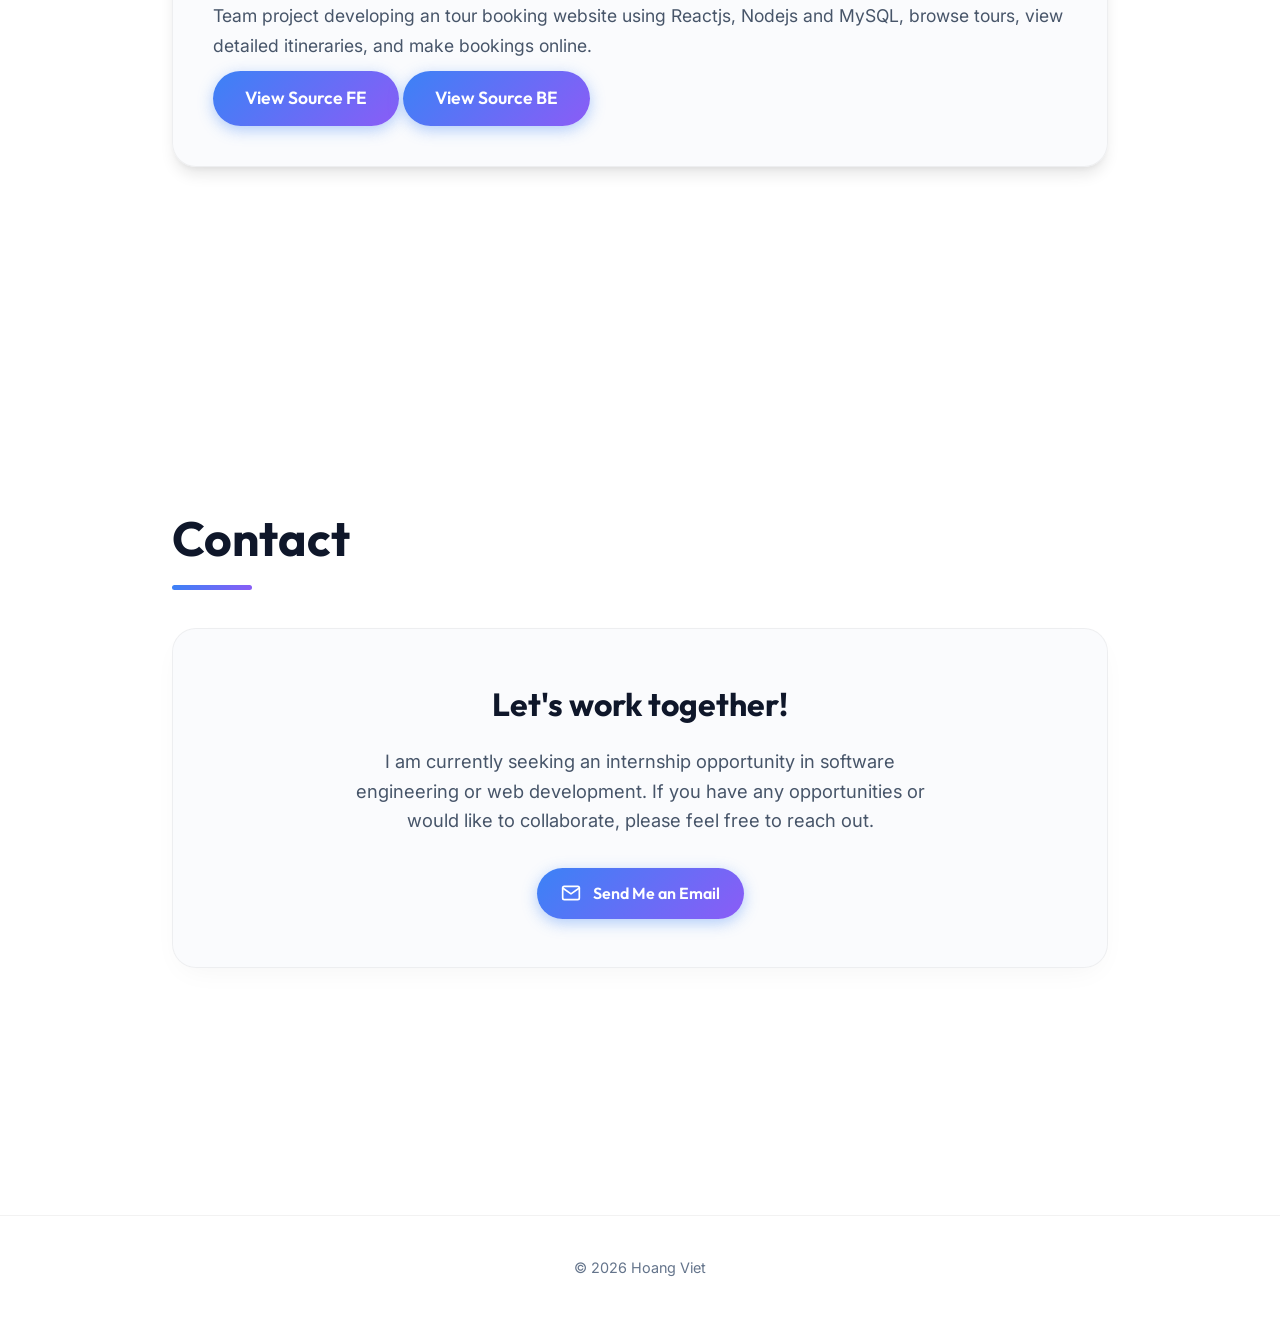
==== commit 0216ab39: "update project" ====
--- a/index.html
+++ b/index.html
@@ -166,6 +166,28 @@
             style="margin-top: 10px"
           >
             View Source
+          </a>
+        </article>
+        <article>
+          <h3>Tour Booking Website</h3>
+          <p>
+            Team project developing an tour booking website using Reactjs,
+            Nodejs and MySQL, browse tours, view detailed itineraries, and make
+            bookings online.
+          </p>
+          <a
+            href="https://github.com/HoangViet158/ManagerBookingTour"
+            class="btn btn-primary"
+            style="margin-top: 10px"
+          >
+            View Source FE
+          </a>
+          <a
+            href="https://github.com/kvan185/demo_Software_Project_Manager/tree/main/BE"
+            class="btn btn-primary"
+            style="margin-top: 10px"
+          >
+            View Source BE
           </a>
         </article>
       </section>
--- a/style.css
+++ b/style.css
@@ -438,7 +438,9 @@
   text-align: center;
   gap: 2rem;
   box-shadow: 0 10px 30px -10px rgba(0, 0, 0, 0.05);
-  transition: transform 0.3s ease, box-shadow 0.3s ease;
+  transition:
+    transform 0.3s ease,
+    box-shadow 0.3s ease;
 }
 
 .contact-card:hover {
@@ -486,6 +488,7 @@
   width: 100%;
   position: relative;
   overflow: hidden;
+  margin-bottom: 20px;
   box-shadow:
     0 10px 15px -3px rgba(0, 0, 0, 0.1),
     0 4px 6px -2px rgba(0, 0, 0, 0.05);
